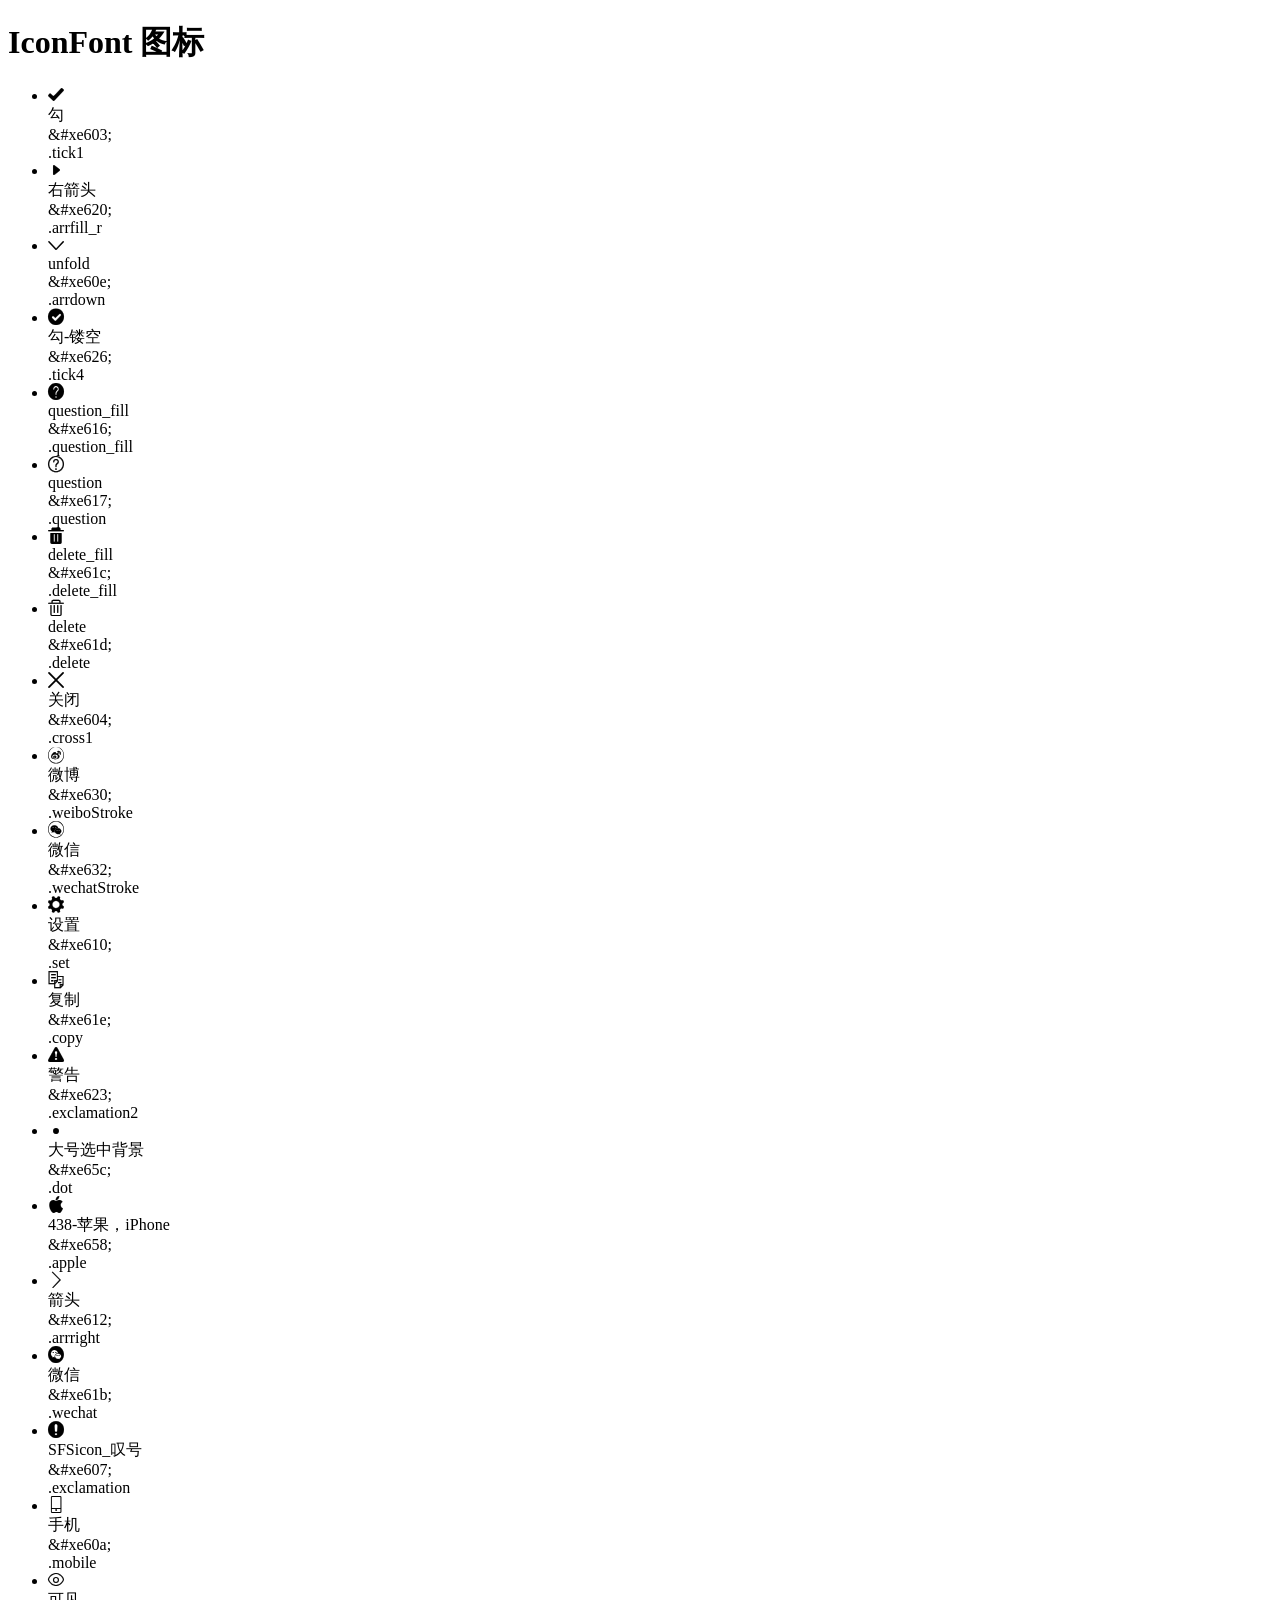
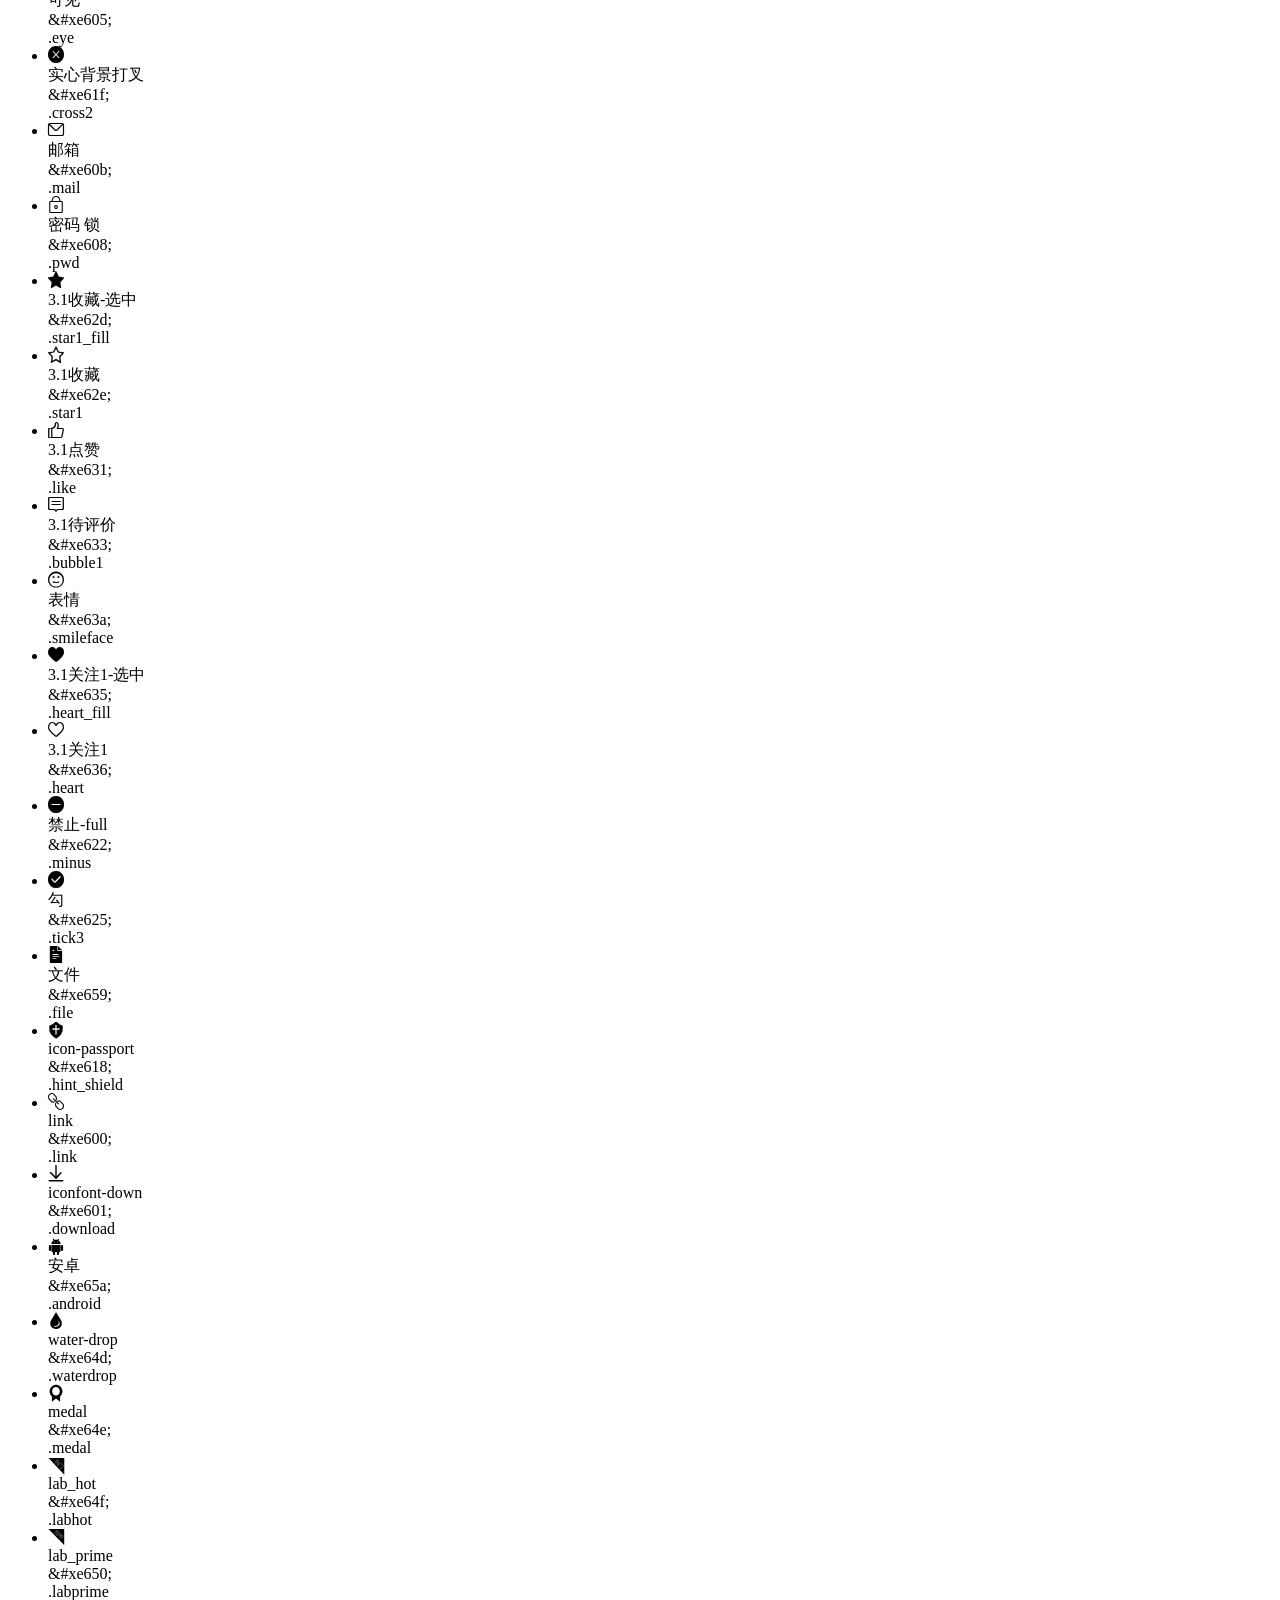
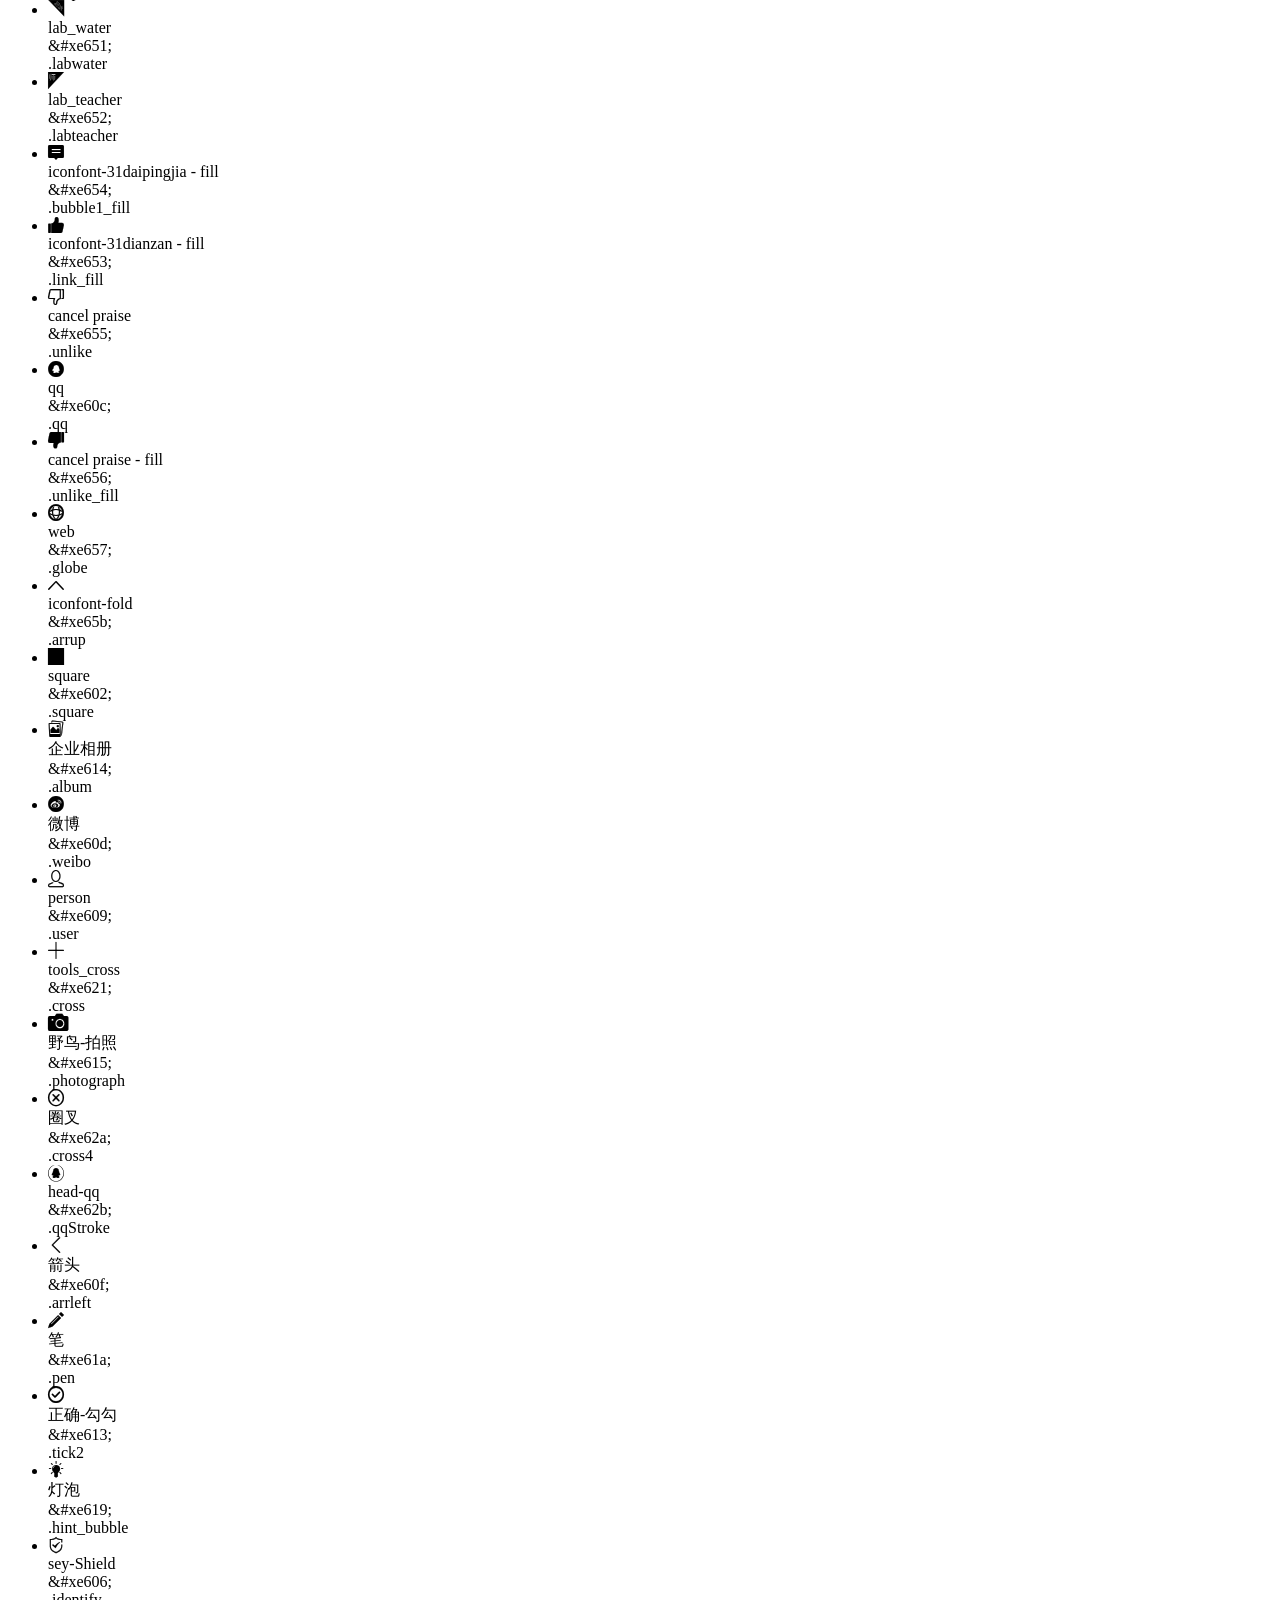
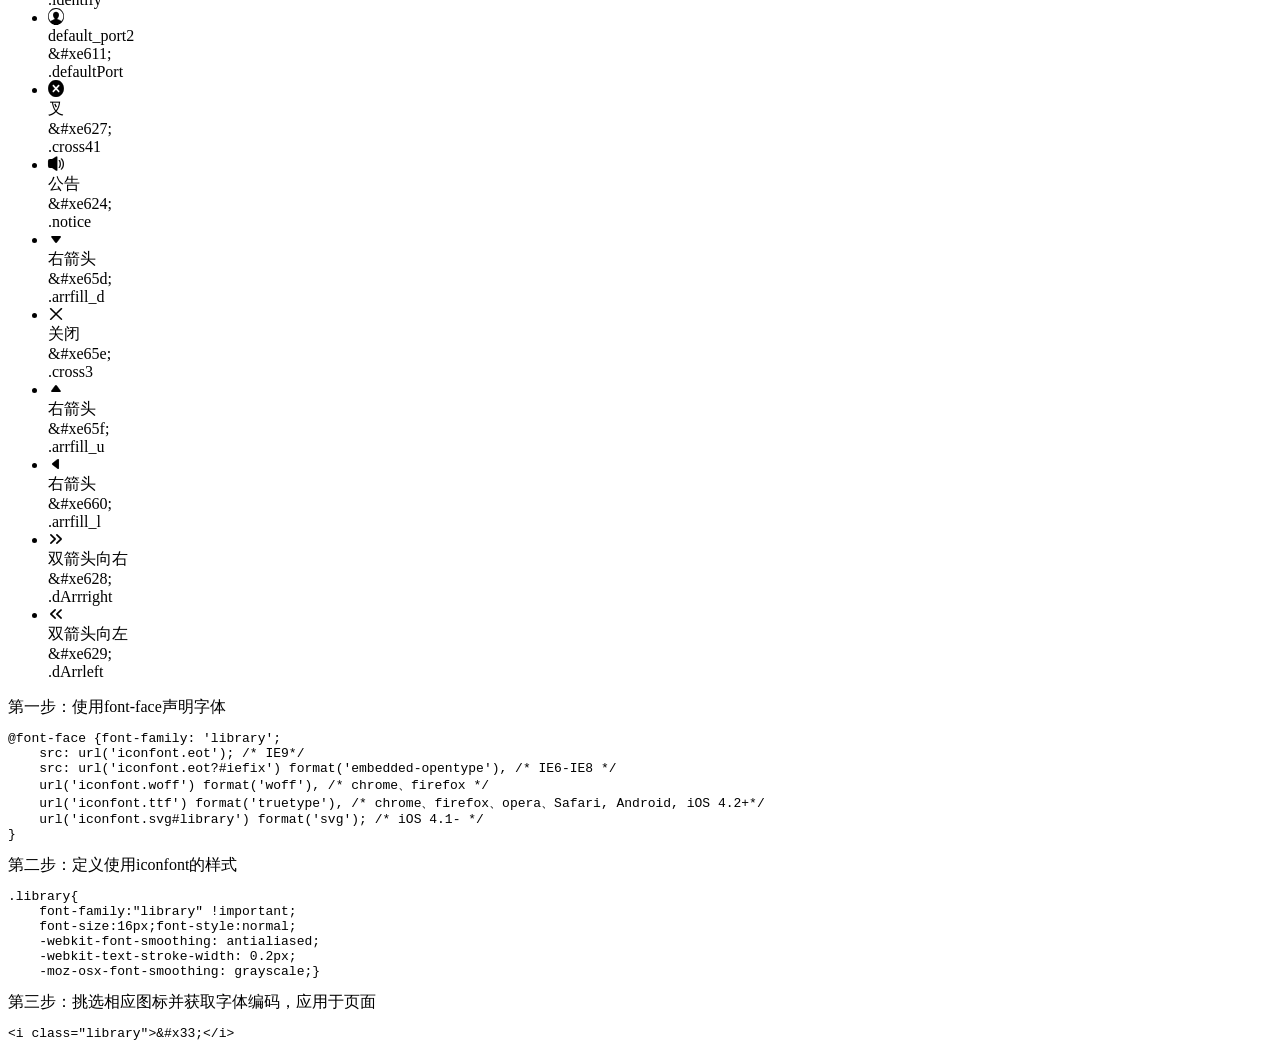
==== src/main/webapp/resources/module/index/css/font/demo.html @ 41695efb "管理端以及首页" ====
<!DOCTYPE html>
<html>
<head>
    <meta charset="utf-8"/>
    <title>IconFont</title>
    <link rel="stylesheet" href="demo.css">
    <link rel="stylesheet" href="iconfont.css">
</head>
<body>
    <div class="main">
        <h1>IconFont 图标</h1>
        <ul class="icon_lists clear">
            
                <li>
                <i class="icon library">&#xe603;</i>
                    <div class="name">勾</div>
                    <div class="code">&amp;#xe603;</div>
                    <div class="fontclass">.tick1</div>
                </li>
            
                <li>
                <i class="icon library">&#xe620;</i>
                    <div class="name">右箭头</div>
                    <div class="code">&amp;#xe620;</div>
                    <div class="fontclass">.arrfill_r</div>
                </li>
            
                <li>
                <i class="icon library">&#xe60e;</i>
                    <div class="name">unfold</div>
                    <div class="code">&amp;#xe60e;</div>
                    <div class="fontclass">.arrdown</div>
                </li>
            
                <li>
                <i class="icon library">&#xe626;</i>
                    <div class="name">勾-镂空</div>
                    <div class="code">&amp;#xe626;</div>
                    <div class="fontclass">.tick4</div>
                </li>
            
                <li>
                <i class="icon library">&#xe616;</i>
                    <div class="name">question_fill</div>
                    <div class="code">&amp;#xe616;</div>
                    <div class="fontclass">.question_fill</div>
                </li>
            
                <li>
                <i class="icon library">&#xe617;</i>
                    <div class="name">question</div>
                    <div class="code">&amp;#xe617;</div>
                    <div class="fontclass">.question</div>
                </li>
            
                <li>
                <i class="icon library">&#xe61c;</i>
                    <div class="name">delete_fill</div>
                    <div class="code">&amp;#xe61c;</div>
                    <div class="fontclass">.delete_fill</div>
                </li>
            
                <li>
                <i class="icon library">&#xe61d;</i>
                    <div class="name">delete</div>
                    <div class="code">&amp;#xe61d;</div>
                    <div class="fontclass">.delete</div>
                </li>
            
                <li>
                <i class="icon library">&#xe604;</i>
                    <div class="name">关闭</div>
                    <div class="code">&amp;#xe604;</div>
                    <div class="fontclass">.cross1</div>
                </li>
            
                <li>
                <i class="icon library">&#xe630;</i>
                    <div class="name">微博</div>
                    <div class="code">&amp;#xe630;</div>
                    <div class="fontclass">.weiboStroke</div>
                </li>
            
                <li>
                <i class="icon library">&#xe632;</i>
                    <div class="name">微信</div>
                    <div class="code">&amp;#xe632;</div>
                    <div class="fontclass">.wechatStroke</div>
                </li>
            
                <li>
                <i class="icon library">&#xe610;</i>
                    <div class="name">设置</div>
                    <div class="code">&amp;#xe610;</div>
                    <div class="fontclass">.set</div>
                </li>
            
                <li>
                <i class="icon library">&#xe61e;</i>
                    <div class="name">复制</div>
                    <div class="code">&amp;#xe61e;</div>
                    <div class="fontclass">.copy</div>
                </li>
            
                <li>
                <i class="icon library">&#xe623;</i>
                    <div class="name">警告</div>
                    <div class="code">&amp;#xe623;</div>
                    <div class="fontclass">.exclamation2</div>
                </li>
            
                <li>
                <i class="icon library">&#xe65c;</i>
                    <div class="name">大号选中背景</div>
                    <div class="code">&amp;#xe65c;</div>
                    <div class="fontclass">.dot</div>
                </li>
            
                <li>
                <i class="icon library">&#xe658;</i>
                    <div class="name">438-苹果，iPhone</div>
                    <div class="code">&amp;#xe658;</div>
                    <div class="fontclass">.apple</div>
                </li>
            
                <li>
                <i class="icon library">&#xe612;</i>
                    <div class="name">箭头</div>
                    <div class="code">&amp;#xe612;</div>
                    <div class="fontclass">.arrright</div>
                </li>
            
                <li>
                <i class="icon library">&#xe61b;</i>
                    <div class="name">微信</div>
                    <div class="code">&amp;#xe61b;</div>
                    <div class="fontclass">.wechat</div>
                </li>
            
                <li>
                <i class="icon library">&#xe607;</i>
                    <div class="name">SFSicon_叹号</div>
                    <div class="code">&amp;#xe607;</div>
                    <div class="fontclass">.exclamation</div>
                </li>
            
                <li>
                <i class="icon library">&#xe60a;</i>
                    <div class="name">手机</div>
                    <div class="code">&amp;#xe60a;</div>
                    <div class="fontclass">.mobile</div>
                </li>
            
                <li>
                <i class="icon library">&#xe605;</i>
                    <div class="name">可见</div>
                    <div class="code">&amp;#xe605;</div>
                    <div class="fontclass">.eye</div>
                </li>
            
                <li>
                <i class="icon library">&#xe61f;</i>
                    <div class="name">实心背景打叉</div>
                    <div class="code">&amp;#xe61f;</div>
                    <div class="fontclass">.cross2</div>
                </li>
            
                <li>
                <i class="icon library">&#xe60b;</i>
                    <div class="name">邮箱</div>
                    <div class="code">&amp;#xe60b;</div>
                    <div class="fontclass">.mail</div>
                </li>
            
                <li>
                <i class="icon library">&#xe608;</i>
                    <div class="name">密码 锁</div>
                    <div class="code">&amp;#xe608;</div>
                    <div class="fontclass">.pwd</div>
                </li>
            
                <li>
                <i class="icon library">&#xe62d;</i>
                    <div class="name">3.1收藏-选中</div>
                    <div class="code">&amp;#xe62d;</div>
                    <div class="fontclass">.star1_fill</div>
                </li>
            
                <li>
                <i class="icon library">&#xe62e;</i>
                    <div class="name">3.1收藏</div>
                    <div class="code">&amp;#xe62e;</div>
                    <div class="fontclass">.star1</div>
                </li>
            
                <li>
                <i class="icon library">&#xe631;</i>
                    <div class="name">3.1点赞</div>
                    <div class="code">&amp;#xe631;</div>
                    <div class="fontclass">.like</div>
                </li>
            
                <li>
                <i class="icon library">&#xe633;</i>
                    <div class="name">3.1待评价</div>
                    <div class="code">&amp;#xe633;</div>
                    <div class="fontclass">.bubble1</div>
                </li>
            
                <li>
                <i class="icon library">&#xe63a;</i>
                    <div class="name">表情</div>
                    <div class="code">&amp;#xe63a;</div>
                    <div class="fontclass">.smileface</div>
                </li>
            
                <li>
                <i class="icon library">&#xe635;</i>
                    <div class="name">3.1关注1-选中</div>
                    <div class="code">&amp;#xe635;</div>
                    <div class="fontclass">.heart_fill</div>
                </li>
            
                <li>
                <i class="icon library">&#xe636;</i>
                    <div class="name">3.1关注1</div>
                    <div class="code">&amp;#xe636;</div>
                    <div class="fontclass">.heart</div>
                </li>
            
                <li>
                <i class="icon library">&#xe622;</i>
                    <div class="name">禁止-full</div>
                    <div class="code">&amp;#xe622;</div>
                    <div class="fontclass">.minus</div>
                </li>
            
                <li>
                <i class="icon library">&#xe625;</i>
                    <div class="name">勾</div>
                    <div class="code">&amp;#xe625;</div>
                    <div class="fontclass">.tick3</div>
                </li>
            
                <li>
                <i class="icon library">&#xe659;</i>
                    <div class="name">文件</div>
                    <div class="code">&amp;#xe659;</div>
                    <div class="fontclass">.file</div>
                </li>
            
                <li>
                <i class="icon library">&#xe618;</i>
                    <div class="name">icon-passport</div>
                    <div class="code">&amp;#xe618;</div>
                    <div class="fontclass">.hint_shield</div>
                </li>
            
                <li>
                <i class="icon library">&#xe600;</i>
                    <div class="name">link</div>
                    <div class="code">&amp;#xe600;</div>
                    <div class="fontclass">.link</div>
                </li>
            
                <li>
                <i class="icon library">&#xe601;</i>
                    <div class="name">iconfont-down</div>
                    <div class="code">&amp;#xe601;</div>
                    <div class="fontclass">.download</div>
                </li>
            
                <li>
                <i class="icon library">&#xe65a;</i>
                    <div class="name">安卓</div>
                    <div class="code">&amp;#xe65a;</div>
                    <div class="fontclass">.android</div>
                </li>
            
                <li>
                <i class="icon library">&#xe64d;</i>
                    <div class="name">water-drop</div>
                    <div class="code">&amp;#xe64d;</div>
                    <div class="fontclass">.waterdrop</div>
                </li>
            
                <li>
                <i class="icon library">&#xe64e;</i>
                    <div class="name">medal</div>
                    <div class="code">&amp;#xe64e;</div>
                    <div class="fontclass">.medal</div>
                </li>
            
                <li>
                <i class="icon library">&#xe64f;</i>
                    <div class="name">lab_hot</div>
                    <div class="code">&amp;#xe64f;</div>
                    <div class="fontclass">.labhot</div>
                </li>
            
                <li>
                <i class="icon library">&#xe650;</i>
                    <div class="name">lab_prime</div>
                    <div class="code">&amp;#xe650;</div>
                    <div class="fontclass">.labprime</div>
                </li>
            
                <li>
                <i class="icon library">&#xe651;</i>
                    <div class="name">lab_water</div>
                    <div class="code">&amp;#xe651;</div>
                    <div class="fontclass">.labwater</div>
                </li>
            
                <li>
                <i class="icon library">&#xe652;</i>
                    <div class="name">lab_teacher</div>
                    <div class="code">&amp;#xe652;</div>
                    <div class="fontclass">.labteacher</div>
                </li>
            
                <li>
                <i class="icon library">&#xe654;</i>
                    <div class="name">iconfont-31daipingjia - fill</div>
                    <div class="code">&amp;#xe654;</div>
                    <div class="fontclass">.bubble1_fill</div>
                </li>
            
                <li>
                <i class="icon library">&#xe653;</i>
                    <div class="name">iconfont-31dianzan - fill</div>
                    <div class="code">&amp;#xe653;</div>
                    <div class="fontclass">.link_fill</div>
                </li>
            
                <li>
                <i class="icon library">&#xe655;</i>
                    <div class="name">cancel praise</div>
                    <div class="code">&amp;#xe655;</div>
                    <div class="fontclass">.unlike</div>
                </li>
            
                <li>
                <i class="icon library">&#xe60c;</i>
                    <div class="name">qq</div>
                    <div class="code">&amp;#xe60c;</div>
                    <div class="fontclass">.qq</div>
                </li>
            
                <li>
                <i class="icon library">&#xe656;</i>
                    <div class="name">cancel praise - fill</div>
                    <div class="code">&amp;#xe656;</div>
                    <div class="fontclass">.unlike_fill</div>
                </li>
            
                <li>
                <i class="icon library">&#xe657;</i>
                    <div class="name">web</div>
                    <div class="code">&amp;#xe657;</div>
                    <div class="fontclass">.globe</div>
                </li>
            
                <li>
                <i class="icon library">&#xe65b;</i>
                    <div class="name">iconfont-fold</div>
                    <div class="code">&amp;#xe65b;</div>
                    <div class="fontclass">.arrup</div>
                </li>
            
                <li>
                <i class="icon library">&#xe602;</i>
                    <div class="name">square</div>
                    <div class="code">&amp;#xe602;</div>
                    <div class="fontclass">.square</div>
                </li>
            
                <li>
                <i class="icon library">&#xe614;</i>
                    <div class="name">企业相册</div>
                    <div class="code">&amp;#xe614;</div>
                    <div class="fontclass">.album</div>
                </li>
            
                <li>
                <i class="icon library">&#xe60d;</i>
                    <div class="name">微博</div>
                    <div class="code">&amp;#xe60d;</div>
                    <div class="fontclass">.weibo</div>
                </li>
            
                <li>
                <i class="icon library">&#xe609;</i>
                    <div class="name">person</div>
                    <div class="code">&amp;#xe609;</div>
                    <div class="fontclass">.user</div>
                </li>
            
                <li>
                <i class="icon library">&#xe621;</i>
                    <div class="name">tools_cross</div>
                    <div class="code">&amp;#xe621;</div>
                    <div class="fontclass">.cross</div>
                </li>
            
                <li>
                <i class="icon library">&#xe615;</i>
                    <div class="name">野鸟-拍照</div>
                    <div class="code">&amp;#xe615;</div>
                    <div class="fontclass">.photograph</div>
                </li>
            
                <li>
                <i class="icon library">&#xe62a;</i>
                    <div class="name">圈叉</div>
                    <div class="code">&amp;#xe62a;</div>
                    <div class="fontclass">.cross4</div>
                </li>
            
                <li>
                <i class="icon library">&#xe62b;</i>
                    <div class="name">head-qq</div>
                    <div class="code">&amp;#xe62b;</div>
                    <div class="fontclass">.qqStroke</div>
                </li>
            
                <li>
                <i class="icon library">&#xe60f;</i>
                    <div class="name">箭头</div>
                    <div class="code">&amp;#xe60f;</div>
                    <div class="fontclass">.arrleft</div>
                </li>
            
                <li>
                <i class="icon library">&#xe61a;</i>
                    <div class="name">笔</div>
                    <div class="code">&amp;#xe61a;</div>
                    <div class="fontclass">.pen</div>
                </li>
            
                <li>
                <i class="icon library">&#xe613;</i>
                    <div class="name">正确-勾勾</div>
                    <div class="code">&amp;#xe613;</div>
                    <div class="fontclass">.tick2</div>
                </li>
            
                <li>
                <i class="icon library">&#xe619;</i>
                    <div class="name">灯泡</div>
                    <div class="code">&amp;#xe619;</div>
                    <div class="fontclass">.hint_bubble</div>
                </li>
            
                <li>
                <i class="icon library">&#xe606;</i>
                    <div class="name">sey-Shield</div>
                    <div class="code">&amp;#xe606;</div>
                    <div class="fontclass">.identify</div>
                </li>
            
                <li>
                <i class="icon library">&#xe611;</i>
                    <div class="name">default_port2</div>
                    <div class="code">&amp;#xe611;</div>
                    <div class="fontclass">.defaultPort</div>
                </li>
            
                <li>
                <i class="icon library">&#xe627;</i>
                    <div class="name">叉</div>
                    <div class="code">&amp;#xe627;</div>
                    <div class="fontclass">.cross41</div>
                </li>
            
                <li>
                <i class="icon library">&#xe624;</i>
                    <div class="name">公告</div>
                    <div class="code">&amp;#xe624;</div>
                    <div class="fontclass">.notice</div>
                </li>
            
                <li>
                <i class="icon library">&#xe65d;</i>
                    <div class="name">右箭头</div>
                    <div class="code">&amp;#xe65d;</div>
                    <div class="fontclass">.arrfill_d</div>
                </li>
            
                <li>
                <i class="icon library">&#xe65e;</i>
                    <div class="name">关闭</div>
                    <div class="code">&amp;#xe65e;</div>
                    <div class="fontclass">.cross3</div>
                </li>
            
                <li>
                <i class="icon library">&#xe65f;</i>
                    <div class="name">右箭头</div>
                    <div class="code">&amp;#xe65f;</div>
                    <div class="fontclass">.arrfill_u</div>
                </li>
            
                <li>
                <i class="icon library">&#xe660;</i>
                    <div class="name">右箭头</div>
                    <div class="code">&amp;#xe660;</div>
                    <div class="fontclass">.arrfill_l</div>
                </li>
            
                <li>
                <i class="icon library">&#xe628;</i>
                    <div class="name">双箭头向右</div>
                    <div class="code">&amp;#xe628;</div>
                    <div class="fontclass">.dArrright</div>
                </li>
            
                <li>
                <i class="icon library">&#xe629;</i>
                    <div class="name">双箭头向左</div>
                    <div class="code">&amp;#xe629;</div>
                    <div class="fontclass">.dArrleft</div>
                </li>
            
        </ul>


        <div class="helps">
            第一步：使用font-face声明字体
            <pre>
@font-face {font-family: 'library';
    src: url('iconfont.eot'); /* IE9*/
    src: url('iconfont.eot?#iefix') format('embedded-opentype'), /* IE6-IE8 */
    url('iconfont.woff') format('woff'), /* chrome、firefox */
    url('iconfont.ttf') format('truetype'), /* chrome、firefox、opera、Safari, Android, iOS 4.2+*/
    url('iconfont.svg#library') format('svg'); /* iOS 4.1- */
}
</pre>
第二步：定义使用iconfont的样式
            <pre>
.library{
    font-family:"library" !important;
    font-size:16px;font-style:normal;
    -webkit-font-smoothing: antialiased;
    -webkit-text-stroke-width: 0.2px;
    -moz-osx-font-smoothing: grayscale;}
</pre>
第三步：挑选相应图标并获取字体编码，应用于页面
<pre>
&lt;i class="library"&gt;&amp;#x33;&lt;/i&gt;
</pre>
        </div>

    </div>
</body>
</html>
---- src/main/webapp/resources/module/index/css/font/iconfont.css ----
@font-face {font-family: "library";
  src: url('iconfont.eot'); /* IE9*/
  src: url('iconfont.eot?#iefix') format('embedded-opentype'), /* IE6-IE8 */
  url('iconfont.woff') format('woff'), /* chrome, firefox */
  url('iconfont.ttf') format('truetype'), /* chrome, firefox, opera, Safari, Android, iOS 4.2+*/
  url('iconfont.svg#library') format('svg'); /* iOS 4.1- */
}

.library {
  font-family:"library" !important;
  font-style:normal;
  -webkit-font-smoothing: antialiased;
  -webkit-text-stroke-width: 0.2px;
  -moz-osx-font-smoothing: grayscale;
}
.icon-tick1:before { content: "\e603"; }
.icon-arrfill_r:before { content: "\e620"; }
.icon-arrdown:before { content: "\e60e"; }
.icon-tick4:before { content: "\e626"; }
.icon-question_fill:before { content: "\e616"; }
.icon-question:before { content: "\e617"; }
.icon-delete_fill:before { content: "\e61c"; }
.icon-delete:before { content: "\e61d"; }
.icon-cross1:before { content: "\e604"; }
.icon-weiboStroke:before { content: "\e630"; }
.icon-wechatStroke:before { content: "\e632"; }
.icon-set:before { content: "\e610"; }
.icon-copy:before { content: "\e61e"; }
.icon-exclamation2:before { content: "\e623"; }
.icon-dot:before { content: "\e65c"; }
.icon-apple:before { content: "\e658"; }
.icon-arrright:before { content: "\e612"; }
.icon-wechat:before { content: "\e61b"; }
.icon-exclamation:before { content: "\e607"; }
.icon-mobile:before { content: "\e60a"; }
.icon-eye:before { content: "\e605"; }
.icon-cross2:before { content: "\e61f"; }
.icon-mail:before { content: "\e60b"; }
.icon-pwd:before { content: "\e608"; }
.icon-star1_fill:before { content: "\e62d"; }
.icon-star1:before { content: "\e62e"; }
.icon-like:before { content: "\e631"; }
.icon-bubble1:before { content: "\e633"; }
.icon-smileface:before { content: "\e63a"; }
.icon-heart_fill:before { content: "\e635"; }
.icon-heart:before { content: "\e636"; }
.icon-minus:before { content: "\e622"; }
.icon-tick3:before { content: "\e625"; }
.icon-file:before { content: "\e659"; }
.icon-hint_shield:before { content: "\e618"; }
.icon-link:before { content: "\e600"; }
.icon-download:before { content: "\e601"; }
.icon-android:before { content: "\e65a"; }
.icon-waterdrop:before { content: "\e64d"; }
.icon-medal:before { content: "\e64e"; }
.icon-labhot:before { content: "\e64f"; }
.icon-labprime:before { content: "\e650"; }
.icon-labwater:before { content: "\e651"; }
.icon-labteacher:before { content: "\e652"; }
.icon-bubble1_fill:before { content: "\e654"; }
.icon-link_fill:before { content: "\e653"; }
.icon-unlike:before { content: "\e655"; }
.icon-qq:before { content: "\e60c"; }
.icon-unlike_fill:before { content: "\e656"; }
.icon-globe:before { content: "\e657"; }
.icon-arrup:before { content: "\e65b"; }
.icon-square:before { content: "\e602"; }
.icon-album:before { content: "\e614"; }
.icon-weibo:before { content: "\e60d"; }
.icon-user:before { content: "\e609"; }
.icon-cross:before { content: "\e621"; }
.icon-photograph:before { content: "\e615"; }
.icon-cross4:before { content: "\e62a"; }
.icon-qqStroke:before { content: "\e62b"; }
.icon-arrleft:before { content: "\e60f"; }
.icon-pen:before { content: "\e61a"; }
.icon-tick2:before { content: "\e613"; }
.icon-hint_bubble:before { content: "\e619"; }
.icon-identify:before { content: "\e606"; }
.icon-defaultPort:before { content: "\e611"; }
.icon-cross41:before { content: "\e627"; }
.icon-notice:before { content: "\e624"; }
.icon-arrfill_d:before { content: "\e65d"; }
.icon-cross3:before { content: "\e65e"; }
.icon-arrfill_u:before { content: "\e65f"; }
.icon-arrfill_l:before { content: "\e660"; }
.icon-dArrright:before { content: "\e628"; }
.icon-dArrleft:before { content: "\e629"; }

.icon-tick1 { *zoom: expression(this.runtimeStyle['zoom'] = '1', this.innerHTML = '&#xe603;');}
.icon-arrfill_r { *zoom: expression(this.runtimeStyle['zoom'] = '1', this.innerHTML = '&#xe620;');}
.icon-arrdown { *zoom: expression(this.runtimeStyle['zoom'] = '1', this.innerHTML = '&#xe60e;');}
.icon-question_fill { *zoom: expression(this.runtimeStyle['zoom'] = '1', this.innerHTML = '&#xe616;');}
.icon-question { *zoom: expression(this.runtimeStyle['zoom'] = '1', this.innerHTML = '&#xe617;');}
.icon-delete_fill { *zoom: expression(this.runtimeStyle['zoom'] = '1', this.innerHTML = '&#xe61c;');}
.icon-delete { *zoom: expression(this.runtimeStyle['zoom'] = '1', this.innerHTML = '&#xe61d;');}
.icon-cross1 { *zoom: expression(this.runtimeStyle['zoom'] = '1', this.innerHTML = '&#xe604;');}
.icon-weiboStroke { *zoom: expression(this.runtimeStyle['zoom'] = '1', this.innerHTML = '&#xe630;');}
.icon-wechatStroke { *zoom: expression(this.runtimeStyle['zoom'] = '1', this.innerHTML = '&#xe632;');}
.icon-set { *zoom: expression(this.runtimeStyle['zoom'] = '1', this.innerHTML = '&#xe610;');}
.icon-copy { *zoom: expression(this.runtimeStyle['zoom'] = '1', this.innerHTML = '&#xe61e;');}
.icon-exclamation2 { *zoom: expression(this.runtimeStyle['zoom'] = '1', this.innerHTML = '&#xe623;');}
.icon-dot { *zoom: expression(this.runtimeStyle['zoom'] = '1', this.innerHTML = '&#xe65c;');}
.icon-apple { *zoom: expression(this.runtimeStyle['zoom'] = '1', this.innerHTML = '&#xe658;');}
.icon-arrright { *zoom: expression(this.runtimeStyle['zoom'] = '1', this.innerHTML = '&#xe612;');}
.icon-wechat { *zoom: expression(this.runtimeStyle['zoom'] = '1', this.innerHTML = '&#xe61b;');}
.icon-exclamation { *zoom: expression(this.runtimeStyle['zoom'] = '1', this.innerHTML = '&#xe607;');}
.icon-mobile { *zoom: expression(this.runtimeStyle['zoom'] = '1', this.innerHTML = '&#xe60a;');}
.icon-eye { *zoom: expression(this.runtimeStyle['zoom'] = '1', this.innerHTML = '&#xe605;');}
.icon-cross2 { *zoom: expression(this.runtimeStyle['zoom'] = '1', this.innerHTML = '&#xe61f;');}
.icon-mail { *zoom: expression(this.runtimeStyle['zoom'] = '1', this.innerHTML = '&#xe60b;');}
.icon-pwd { *zoom: expression(this.runtimeStyle['zoom'] = '1', this.innerHTML = '&#xe608;');}
.icon-star1_fill { *zoom: expression(this.runtimeStyle['zoom'] = '1', this.innerHTML = '&#xe62d;');}
.icon-star1 { *zoom: expression(this.runtimeStyle['zoom'] = '1', this.innerHTML = '&#xe62e;');}
.icon-like { *zoom: expression(this.runtimeStyle['zoom'] = '1', this.innerHTML = '&#xe631;');}
.icon-bubble1 { *zoom: expression(this.runtimeStyle['zoom'] = '1', this.innerHTML = '&#xe633;');}
.icon-smileface { *zoom: expression(this.runtimeStyle['zoom'] = '1', this.innerHTML = '&#xe63a;');}
.icon-heart_fill { *zoom: expression(this.runtimeStyle['zoom'] = '1', this.innerHTML = '&#xe635;');}
.icon-heart { *zoom: expression(this.runtimeStyle['zoom'] = '1', this.innerHTML = '&#xe636;');}
.icon-minus { *zoom: expression(this.runtimeStyle['zoom'] = '1', this.innerHTML = '&#xe622;');}
.icon-tick3 { *zoom: expression(this.runtimeStyle['zoom'] = '1', this.innerHTML = '&#xe625;');}
.icon-file { *zoom: expression(this.runtimeStyle['zoom'] = '1', this.innerHTML = '&#xe659;');}
.icon-hint_shield { *zoom: expression(this.runtimeStyle['zoom'] = '1', this.innerHTML = '&#xe618;');}
.icon-link { *zoom: expression(this.runtimeStyle['zoom'] = '1', this.innerHTML = '&#xe600;');}
.icon-download { *zoom: expression(this.runtimeStyle['zoom'] = '1', this.innerHTML = '&#xe601;');}
.icon-android { *zoom: expression(this.runtimeStyle['zoom'] = '1', this.innerHTML = '&#xe65a;');}
.icon-waterdrop { *zoom: expression(this.runtimeStyle['zoom'] = '1', this.innerHTML = '&#xe64d;');}
.icon-medal { *zoom: expression(this.runtimeStyle['zoom'] = '1', this.innerHTML = '&#xe64e;');}
.icon-labhot { *zoom: expression(this.runtimeStyle['zoom'] = '1', this.innerHTML = '&#xe64f;');}
.icon-labprime { *zoom: expression(this.runtimeStyle['zoom'] = '1', this.innerHTML = '&#xe650;');}
.icon-labwater { *zoom: expression(this.runtimeStyle['zoom'] = '1', this.innerHTML = '&#xe651;');}
.icon-labteacher { *zoom: expression(this.runtimeStyle['zoom'] = '1', this.innerHTML = '&#xe652;');}
.icon-bubble1_fill { *zoom: expression(this.runtimeStyle['zoom'] = '1', this.innerHTML = '&#xe654;');}
.icon-link_fill { *zoom: expression(this.runtimeStyle['zoom'] = '1', this.innerHTML = '&#xe653;');}
.icon-unlike { *zoom: expression(this.runtimeStyle['zoom'] = '1', this.innerHTML = '&#xe655;');}
.icon-qq { *zoom: expression(this.runtimeStyle['zoom'] = '1', this.innerHTML = '&#xe60c;');}
.icon-unlike_fill { *zoom: expression(this.runtimeStyle['zoom'] = '1', this.innerHTML = '&#xe656;');}
.icon-globe { *zoom: expression(this.runtimeStyle['zoom'] = '1', this.innerHTML = '&#xe657;');}
.icon-arrup { *zoom: expression(this.runtimeStyle['zoom'] = '1', this.innerHTML = '&#xe65b;');}
.icon-square { *zoom: expression(this.runtimeStyle['zoom'] = '1', this.innerHTML = '&#xe602;');}
.icon-album { *zoom: expression(this.runtimeStyle['zoom'] = '1', this.innerHTML = '&#xe614;');}
.icon-weibo { *zoom: expression(this.runtimeStyle['zoom'] = '1', this.innerHTML = '&#xe60d;');}
.icon-user { *zoom: expression(this.runtimeStyle['zoom'] = '1', this.innerHTML = '&#xe609;');}
.icon-cross { *zoom: expression(this.runtimeStyle['zoom'] = '1', this.innerHTML = '&#xe621;');}
.icon-photograph { *zoom: expression(this.runtimeStyle['zoom'] = '1', this.innerHTML = '&#xe615;');}
.icon-cross4 { *zoom: expression(this.runtimeStyle['zoom'] = '1', this.innerHTML = '&#xe62a;');}
.icon-qqStroke { *zoom: expression(this.runtimeStyle['zoom'] = '1', this.innerHTML = '&#xe62b;');}
.icon-arrleft { *zoom: expression(this.runtimeStyle['zoom'] = '1', this.innerHTML = '&#xe60f;');}
.icon-pen { *zoom: expression(this.runtimeStyle['zoom'] = '1', this.innerHTML = '&#xe61a;');}
.icon-tick2 { *zoom: expression(this.runtimeStyle['zoom'] = '1', this.innerHTML = '&#xe613;');}
.icon-hint_bubble { *zoom: expression(this.runtimeStyle['zoom'] = '1', this.innerHTML = '&#xe619;');}
.icon-identify { *zoom: expression(this.runtimeStyle['zoom'] = '1', this.innerHTML = '&#xe606;');}
.icon-defaultPort { *zoom: expression(this.runtimeStyle['zoom'] = '1', this.innerHTML = '&#xe611;');}
.icon-notice { *zoom: expression(this.runtimeStyle['zoom'] = '1', this.innerHTML = '&#xe624;');}
.icon-arrfill_d { *zoom: expression(this.runtimeStyle['zoom'] = '1', this.innerHTML = '&#xe65d;');}
.icon-cross3 { *zoom: expression(this.runtimeStyle['zoom'] = '1', this.innerHTML = '&#xe65e;');}
.icon-arrfill_u { *zoom: expression(this.runtimeStyle['zoom'] = '1', this.innerHTML = '&#xe65f;');}
.icon-arrfill_l { *zoom: expression(this.runtimeStyle['zoom'] = '1', this.innerHTML = '&#xe660;');}
.icon-dArrright { *zoom: expression(this.runtimeStyle['zoom'] = '1', this.innerHTML = '&#xe628;');}
.icon-dArrleft { *zoom: expression(this.runtimeStyle['zoom'] = '1', this.innerHTML = '&#xe629;');}
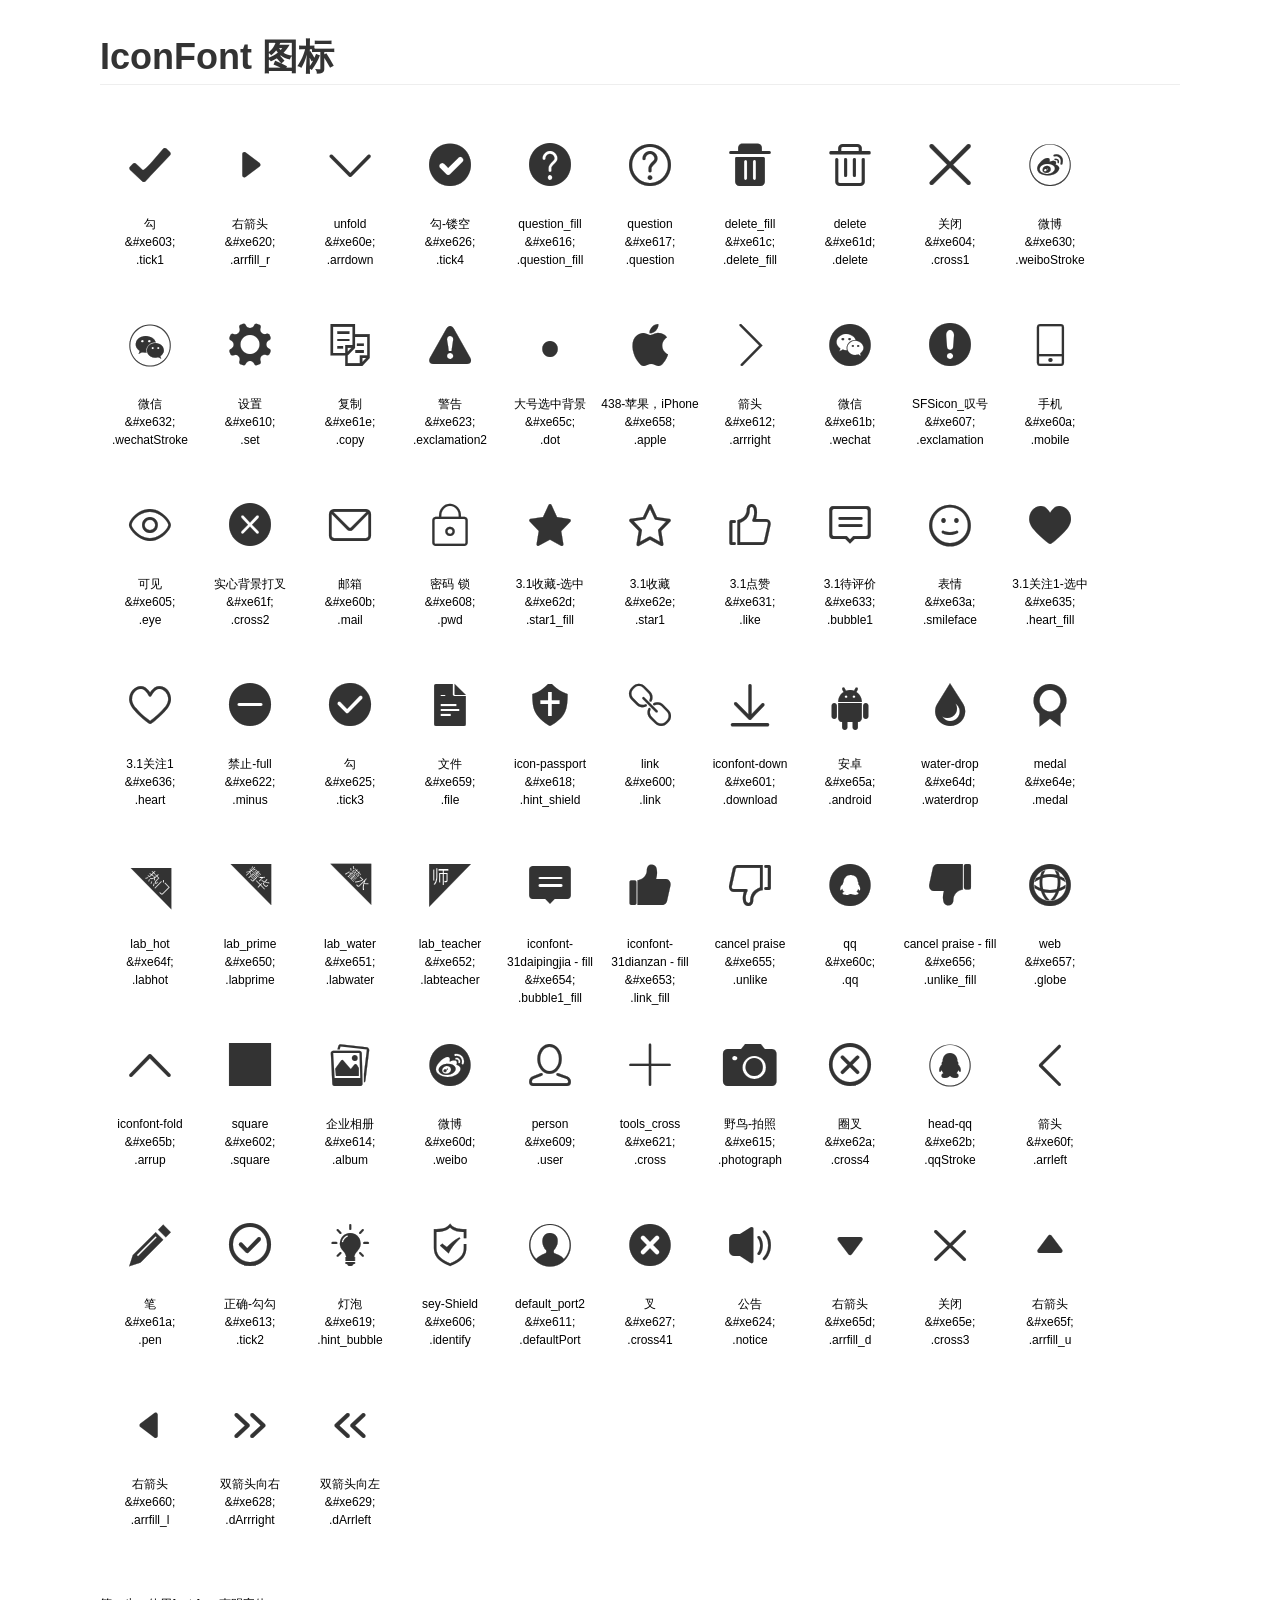
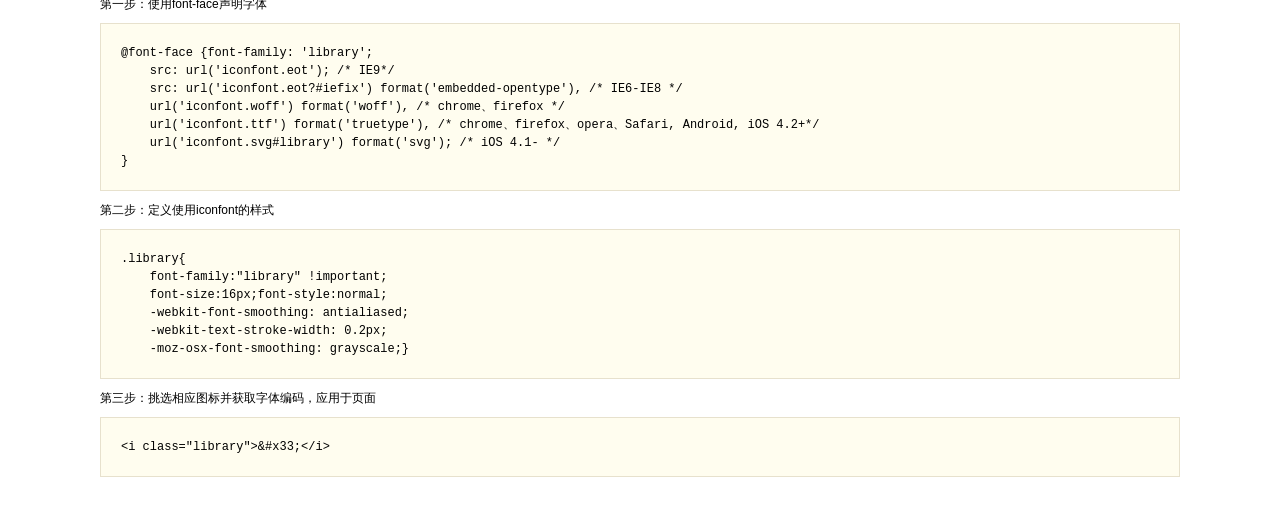
==== commit 9bca7681: "管理端，代码整理，去除无用代码，添加layui模板静态页面" ====
--- a/src/main/webapp/resources/module/index/css/font/demo.html
+++ b/src/main/webapp/resources/module/index/css/font/demo.html
@@ -1,557 +1,557 @@
-
-<!DOCTYPE html>
-<html>
-<head>
-    <meta charset="utf-8"/>
-    <title>IconFont</title>
-    <link rel="stylesheet" href="demo.css">
-    <link rel="stylesheet" href="iconfont.css">
-</head>
-<body>
-    <div class="main">
-        <h1>IconFont 图标</h1>
-        <ul class="icon_lists clear">
-            
-                <li>
-                <i class="icon library">&#xe603;</i>
-                    <div class="name">勾</div>
-                    <div class="code">&amp;#xe603;</div>
-                    <div class="fontclass">.tick1</div>
-                </li>
-            
-                <li>
-                <i class="icon library">&#xe620;</i>
-                    <div class="name">右箭头</div>
-                    <div class="code">&amp;#xe620;</div>
-                    <div class="fontclass">.arrfill_r</div>
-                </li>
-            
-                <li>
-                <i class="icon library">&#xe60e;</i>
-                    <div class="name">unfold</div>
-                    <div class="code">&amp;#xe60e;</div>
-                    <div class="fontclass">.arrdown</div>
-                </li>
-            
-                <li>
-                <i class="icon library">&#xe626;</i>
-                    <div class="name">勾-镂空</div>
-                    <div class="code">&amp;#xe626;</div>
-                    <div class="fontclass">.tick4</div>
-                </li>
-            
-                <li>
-                <i class="icon library">&#xe616;</i>
-                    <div class="name">question_fill</div>
-                    <div class="code">&amp;#xe616;</div>
-                    <div class="fontclass">.question_fill</div>
-                </li>
-            
-                <li>
-                <i class="icon library">&#xe617;</i>
-                    <div class="name">question</div>
-                    <div class="code">&amp;#xe617;</div>
-                    <div class="fontclass">.question</div>
-                </li>
-            
-                <li>
-                <i class="icon library">&#xe61c;</i>
-                    <div class="name">delete_fill</div>
-                    <div class="code">&amp;#xe61c;</div>
-                    <div class="fontclass">.delete_fill</div>
-                </li>
-            
-                <li>
-                <i class="icon library">&#xe61d;</i>
-                    <div class="name">delete</div>
-                    <div class="code">&amp;#xe61d;</div>
-                    <div class="fontclass">.delete</div>
-                </li>
-            
-                <li>
-                <i class="icon library">&#xe604;</i>
-                    <div class="name">关闭</div>
-                    <div class="code">&amp;#xe604;</div>
-                    <div class="fontclass">.cross1</div>
-                </li>
-            
-                <li>
-                <i class="icon library">&#xe630;</i>
-                    <div class="name">微博</div>
-                    <div class="code">&amp;#xe630;</div>
-                    <div class="fontclass">.weiboStroke</div>
-                </li>
-            
-                <li>
-                <i class="icon library">&#xe632;</i>
-                    <div class="name">微信</div>
-                    <div class="code">&amp;#xe632;</div>
-                    <div class="fontclass">.wechatStroke</div>
-                </li>
-            
-                <li>
-                <i class="icon library">&#xe610;</i>
-                    <div class="name">设置</div>
-                    <div class="code">&amp;#xe610;</div>
-                    <div class="fontclass">.set</div>
-                </li>
-            
-                <li>
-                <i class="icon library">&#xe61e;</i>
-                    <div class="name">复制</div>
-                    <div class="code">&amp;#xe61e;</div>
-                    <div class="fontclass">.copy</div>
-                </li>
-            
-                <li>
-                <i class="icon library">&#xe623;</i>
-                    <div class="name">警告</div>
-                    <div class="code">&amp;#xe623;</div>
-                    <div class="fontclass">.exclamation2</div>
-                </li>
-            
-                <li>
-                <i class="icon library">&#xe65c;</i>
-                    <div class="name">大号选中背景</div>
-                    <div class="code">&amp;#xe65c;</div>
-                    <div class="fontclass">.dot</div>
-                </li>
-            
-                <li>
-                <i class="icon library">&#xe658;</i>
-                    <div class="name">438-苹果，iPhone</div>
-                    <div class="code">&amp;#xe658;</div>
-                    <div class="fontclass">.apple</div>
-                </li>
-            
-                <li>
-                <i class="icon library">&#xe612;</i>
-                    <div class="name">箭头</div>
-                    <div class="code">&amp;#xe612;</div>
-                    <div class="fontclass">.arrright</div>
-                </li>
-            
-                <li>
-                <i class="icon library">&#xe61b;</i>
-                    <div class="name">微信</div>
-                    <div class="code">&amp;#xe61b;</div>
-                    <div class="fontclass">.wechat</div>
-                </li>
-            
-                <li>
-                <i class="icon library">&#xe607;</i>
-                    <div class="name">SFSicon_叹号</div>
-                    <div class="code">&amp;#xe607;</div>
-                    <div class="fontclass">.exclamation</div>
-                </li>
-            
-                <li>
-                <i class="icon library">&#xe60a;</i>
-                    <div class="name">手机</div>
-                    <div class="code">&amp;#xe60a;</div>
-                    <div class="fontclass">.mobile</div>
-                </li>
-            
-                <li>
-                <i class="icon library">&#xe605;</i>
-                    <div class="name">可见</div>
-                    <div class="code">&amp;#xe605;</div>
-                    <div class="fontclass">.eye</div>
-                </li>
-            
-                <li>
-                <i class="icon library">&#xe61f;</i>
-                    <div class="name">实心背景打叉</div>
-                    <div class="code">&amp;#xe61f;</div>
-                    <div class="fontclass">.cross2</div>
-                </li>
-            
-                <li>
-                <i class="icon library">&#xe60b;</i>
-                    <div class="name">邮箱</div>
-                    <div class="code">&amp;#xe60b;</div>
-                    <div class="fontclass">.mail</div>
-                </li>
-            
-                <li>
-                <i class="icon library">&#xe608;</i>
-                    <div class="name">密码 锁</div>
-                    <div class="code">&amp;#xe608;</div>
-                    <div class="fontclass">.pwd</div>
-                </li>
-            
-                <li>
-                <i class="icon library">&#xe62d;</i>
-                    <div class="name">3.1收藏-选中</div>
-                    <div class="code">&amp;#xe62d;</div>
-                    <div class="fontclass">.star1_fill</div>
-                </li>
-            
-                <li>
-                <i class="icon library">&#xe62e;</i>
-                    <div class="name">3.1收藏</div>
-                    <div class="code">&amp;#xe62e;</div>
-                    <div class="fontclass">.star1</div>
-                </li>
-            
-                <li>
-                <i class="icon library">&#xe631;</i>
-                    <div class="name">3.1点赞</div>
-                    <div class="code">&amp;#xe631;</div>
-                    <div class="fontclass">.like</div>
-                </li>
-            
-                <li>
-                <i class="icon library">&#xe633;</i>
-                    <div class="name">3.1待评价</div>
-                    <div class="code">&amp;#xe633;</div>
-                    <div class="fontclass">.bubble1</div>
-                </li>
-            
-                <li>
-                <i class="icon library">&#xe63a;</i>
-                    <div class="name">表情</div>
-                    <div class="code">&amp;#xe63a;</div>
-                    <div class="fontclass">.smileface</div>
-                </li>
-            
-                <li>
-                <i class="icon library">&#xe635;</i>
-                    <div class="name">3.1关注1-选中</div>
-                    <div class="code">&amp;#xe635;</div>
-                    <div class="fontclass">.heart_fill</div>
-                </li>
-            
-                <li>
-                <i class="icon library">&#xe636;</i>
-                    <div class="name">3.1关注1</div>
-                    <div class="code">&amp;#xe636;</div>
-                    <div class="fontclass">.heart</div>
-                </li>
-            
-                <li>
-                <i class="icon library">&#xe622;</i>
-                    <div class="name">禁止-full</div>
-                    <div class="code">&amp;#xe622;</div>
-                    <div class="fontclass">.minus</div>
-                </li>
-            
-                <li>
-                <i class="icon library">&#xe625;</i>
-                    <div class="name">勾</div>
-                    <div class="code">&amp;#xe625;</div>
-                    <div class="fontclass">.tick3</div>
-                </li>
-            
-                <li>
-                <i class="icon library">&#xe659;</i>
-                    <div class="name">文件</div>
-                    <div class="code">&amp;#xe659;</div>
-                    <div class="fontclass">.file</div>
-                </li>
-            
-                <li>
-                <i class="icon library">&#xe618;</i>
-                    <div class="name">icon-passport</div>
-                    <div class="code">&amp;#xe618;</div>
-                    <div class="fontclass">.hint_shield</div>
-                </li>
-            
-                <li>
-                <i class="icon library">&#xe600;</i>
-                    <div class="name">link</div>
-                    <div class="code">&amp;#xe600;</div>
-                    <div class="fontclass">.link</div>
-                </li>
-            
-                <li>
-                <i class="icon library">&#xe601;</i>
-                    <div class="name">iconfont-down</div>
-                    <div class="code">&amp;#xe601;</div>
-                    <div class="fontclass">.download</div>
-                </li>
-            
-                <li>
-                <i class="icon library">&#xe65a;</i>
-                    <div class="name">安卓</div>
-                    <div class="code">&amp;#xe65a;</div>
-                    <div class="fontclass">.android</div>
-                </li>
-            
-                <li>
-                <i class="icon library">&#xe64d;</i>
-                    <div class="name">water-drop</div>
-                    <div class="code">&amp;#xe64d;</div>
-                    <div class="fontclass">.waterdrop</div>
-                </li>
-            
-                <li>
-                <i class="icon library">&#xe64e;</i>
-                    <div class="name">medal</div>
-                    <div class="code">&amp;#xe64e;</div>
-                    <div class="fontclass">.medal</div>
-                </li>
-            
-                <li>
-                <i class="icon library">&#xe64f;</i>
-                    <div class="name">lab_hot</div>
-                    <div class="code">&amp;#xe64f;</div>
-                    <div class="fontclass">.labhot</div>
-                </li>
-            
-                <li>
-                <i class="icon library">&#xe650;</i>
-                    <div class="name">lab_prime</div>
-                    <div class="code">&amp;#xe650;</div>
-                    <div class="fontclass">.labprime</div>
-                </li>
-            
-                <li>
-                <i class="icon library">&#xe651;</i>
-                    <div class="name">lab_water</div>
-                    <div class="code">&amp;#xe651;</div>
-                    <div class="fontclass">.labwater</div>
-                </li>
-            
-                <li>
-                <i class="icon library">&#xe652;</i>
-                    <div class="name">lab_teacher</div>
-                    <div class="code">&amp;#xe652;</div>
-                    <div class="fontclass">.labteacher</div>
-                </li>
-            
-                <li>
-                <i class="icon library">&#xe654;</i>
-                    <div class="name">iconfont-31daipingjia - fill</div>
-                    <div class="code">&amp;#xe654;</div>
-                    <div class="fontclass">.bubble1_fill</div>
-                </li>
-            
-                <li>
-                <i class="icon library">&#xe653;</i>
-                    <div class="name">iconfont-31dianzan - fill</div>
-                    <div class="code">&amp;#xe653;</div>
-                    <div class="fontclass">.link_fill</div>
-                </li>
-            
-                <li>
-                <i class="icon library">&#xe655;</i>
-                    <div class="name">cancel praise</div>
-                    <div class="code">&amp;#xe655;</div>
-                    <div class="fontclass">.unlike</div>
-                </li>
-            
-                <li>
-                <i class="icon library">&#xe60c;</i>
-                    <div class="name">qq</div>
-                    <div class="code">&amp;#xe60c;</div>
-                    <div class="fontclass">.qq</div>
-                </li>
-            
-                <li>
-                <i class="icon library">&#xe656;</i>
-                    <div class="name">cancel praise - fill</div>
-                    <div class="code">&amp;#xe656;</div>
-                    <div class="fontclass">.unlike_fill</div>
-                </li>
-            
-                <li>
-                <i class="icon library">&#xe657;</i>
-                    <div class="name">web</div>
-                    <div class="code">&amp;#xe657;</div>
-                    <div class="fontclass">.globe</div>
-                </li>
-            
-                <li>
-                <i class="icon library">&#xe65b;</i>
-                    <div class="name">iconfont-fold</div>
-                    <div class="code">&amp;#xe65b;</div>
-                    <div class="fontclass">.arrup</div>
-                </li>
-            
-                <li>
-                <i class="icon library">&#xe602;</i>
-                    <div class="name">square</div>
-                    <div class="code">&amp;#xe602;</div>
-                    <div class="fontclass">.square</div>
-                </li>
-            
-                <li>
-                <i class="icon library">&#xe614;</i>
-                    <div class="name">企业相册</div>
-                    <div class="code">&amp;#xe614;</div>
-                    <div class="fontclass">.album</div>
-                </li>
-            
-                <li>
-                <i class="icon library">&#xe60d;</i>
-                    <div class="name">微博</div>
-                    <div class="code">&amp;#xe60d;</div>
-                    <div class="fontclass">.weibo</div>
-                </li>
-            
-                <li>
-                <i class="icon library">&#xe609;</i>
-                    <div class="name">person</div>
-                    <div class="code">&amp;#xe609;</div>
-                    <div class="fontclass">.user</div>
-                </li>
-            
-                <li>
-                <i class="icon library">&#xe621;</i>
-                    <div class="name">tools_cross</div>
-                    <div class="code">&amp;#xe621;</div>
-                    <div class="fontclass">.cross</div>
-                </li>
-            
-                <li>
-                <i class="icon library">&#xe615;</i>
-                    <div class="name">野鸟-拍照</div>
-                    <div class="code">&amp;#xe615;</div>
-                    <div class="fontclass">.photograph</div>
-                </li>
-            
-                <li>
-                <i class="icon library">&#xe62a;</i>
-                    <div class="name">圈叉</div>
-                    <div class="code">&amp;#xe62a;</div>
-                    <div class="fontclass">.cross4</div>
-                </li>
-            
-                <li>
-                <i class="icon library">&#xe62b;</i>
-                    <div class="name">head-qq</div>
-                    <div class="code">&amp;#xe62b;</div>
-                    <div class="fontclass">.qqStroke</div>
-                </li>
-            
-                <li>
-                <i class="icon library">&#xe60f;</i>
-                    <div class="name">箭头</div>
-                    <div class="code">&amp;#xe60f;</div>
-                    <div class="fontclass">.arrleft</div>
-                </li>
-            
-                <li>
-                <i class="icon library">&#xe61a;</i>
-                    <div class="name">笔</div>
-                    <div class="code">&amp;#xe61a;</div>
-                    <div class="fontclass">.pen</div>
-                </li>
-            
-                <li>
-                <i class="icon library">&#xe613;</i>
-                    <div class="name">正确-勾勾</div>
-                    <div class="code">&amp;#xe613;</div>
-                    <div class="fontclass">.tick2</div>
-                </li>
-            
-                <li>
-                <i class="icon library">&#xe619;</i>
-                    <div class="name">灯泡</div>
-                    <div class="code">&amp;#xe619;</div>
-                    <div class="fontclass">.hint_bubble</div>
-                </li>
-            
-                <li>
-                <i class="icon library">&#xe606;</i>
-                    <div class="name">sey-Shield</div>
-                    <div class="code">&amp;#xe606;</div>
-                    <div class="fontclass">.identify</div>
-                </li>
-            
-                <li>
-                <i class="icon library">&#xe611;</i>
-                    <div class="name">default_port2</div>
-                    <div class="code">&amp;#xe611;</div>
-                    <div class="fontclass">.defaultPort</div>
-                </li>
-            
-                <li>
-                <i class="icon library">&#xe627;</i>
-                    <div class="name">叉</div>
-                    <div class="code">&amp;#xe627;</div>
-                    <div class="fontclass">.cross41</div>
-                </li>
-            
-                <li>
-                <i class="icon library">&#xe624;</i>
-                    <div class="name">公告</div>
-                    <div class="code">&amp;#xe624;</div>
-                    <div class="fontclass">.notice</div>
-                </li>
-            
-                <li>
-                <i class="icon library">&#xe65d;</i>
-                    <div class="name">右箭头</div>
-                    <div class="code">&amp;#xe65d;</div>
-                    <div class="fontclass">.arrfill_d</div>
-                </li>
-            
-                <li>
-                <i class="icon library">&#xe65e;</i>
-                    <div class="name">关闭</div>
-                    <div class="code">&amp;#xe65e;</div>
-                    <div class="fontclass">.cross3</div>
-                </li>
-            
-                <li>
-                <i class="icon library">&#xe65f;</i>
-                    <div class="name">右箭头</div>
-                    <div class="code">&amp;#xe65f;</div>
-                    <div class="fontclass">.arrfill_u</div>
-                </li>
-            
-                <li>
-                <i class="icon library">&#xe660;</i>
-                    <div class="name">右箭头</div>
-                    <div class="code">&amp;#xe660;</div>
-                    <div class="fontclass">.arrfill_l</div>
-                </li>
-            
-                <li>
-                <i class="icon library">&#xe628;</i>
-                    <div class="name">双箭头向右</div>
-                    <div class="code">&amp;#xe628;</div>
-                    <div class="fontclass">.dArrright</div>
-                </li>
-            
-                <li>
-                <i class="icon library">&#xe629;</i>
-                    <div class="name">双箭头向左</div>
-                    <div class="code">&amp;#xe629;</div>
-                    <div class="fontclass">.dArrleft</div>
-                </li>
-            
-        </ul>
-
-
-        <div class="helps">
-            第一步：使用font-face声明字体
-            <pre>
-@font-face {font-family: 'library';
-    src: url('iconfont.eot'); /* IE9*/
-    src: url('iconfont.eot?#iefix') format('embedded-opentype'), /* IE6-IE8 */
-    url('iconfont.woff') format('woff'), /* chrome、firefox */
-    url('iconfont.ttf') format('truetype'), /* chrome、firefox、opera、Safari, Android, iOS 4.2+*/
-    url('iconfont.svg#library') format('svg'); /* iOS 4.1- */
-}
-</pre>
-第二步：定义使用iconfont的样式
-            <pre>
-.library{
-    font-family:"library" !important;
-    font-size:16px;font-style:normal;
-    -webkit-font-smoothing: antialiased;
-    -webkit-text-stroke-width: 0.2px;
-    -moz-osx-font-smoothing: grayscale;}
-</pre>
-第三步：挑选相应图标并获取字体编码，应用于页面
-<pre>
-&lt;i class="library"&gt;&amp;#x33;&lt;/i&gt;
-</pre>
-        </div>
-
-    </div>
-</body>
-</html>
+
+<!DOCTYPE html>
+<html>
+<head>
+    <meta charset="utf-8"/>
+    <title>IconFont</title>
+    <link rel="stylesheet" href="demo.css">
+    <link rel="stylesheet" href="iconfont.css">
+</head>
+<body>
+    <div class="main">
+        <h1>IconFont 图标</h1>
+        <ul class="icon_lists clear">
+            
+                <li>
+                <i class="icon library">&#xe603;</i>
+                    <div class="name">勾</div>
+                    <div class="code">&amp;#xe603;</div>
+                    <div class="fontclass">.tick1</div>
+                </li>
+            
+                <li>
+                <i class="icon library">&#xe620;</i>
+                    <div class="name">右箭头</div>
+                    <div class="code">&amp;#xe620;</div>
+                    <div class="fontclass">.arrfill_r</div>
+                </li>
+            
+                <li>
+                <i class="icon library">&#xe60e;</i>
+                    <div class="name">unfold</div>
+                    <div class="code">&amp;#xe60e;</div>
+                    <div class="fontclass">.arrdown</div>
+                </li>
+            
+                <li>
+                <i class="icon library">&#xe626;</i>
+                    <div class="name">勾-镂空</div>
+                    <div class="code">&amp;#xe626;</div>
+                    <div class="fontclass">.tick4</div>
+                </li>
+            
+                <li>
+                <i class="icon library">&#xe616;</i>
+                    <div class="name">question_fill</div>
+                    <div class="code">&amp;#xe616;</div>
+                    <div class="fontclass">.question_fill</div>
+                </li>
+            
+                <li>
+                <i class="icon library">&#xe617;</i>
+                    <div class="name">question</div>
+                    <div class="code">&amp;#xe617;</div>
+                    <div class="fontclass">.question</div>
+                </li>
+            
+                <li>
+                <i class="icon library">&#xe61c;</i>
+                    <div class="name">delete_fill</div>
+                    <div class="code">&amp;#xe61c;</div>
+                    <div class="fontclass">.delete_fill</div>
+                </li>
+            
+                <li>
+                <i class="icon library">&#xe61d;</i>
+                    <div class="name">delete</div>
+                    <div class="code">&amp;#xe61d;</div>
+                    <div class="fontclass">.delete</div>
+                </li>
+            
+                <li>
+                <i class="icon library">&#xe604;</i>
+                    <div class="name">关闭</div>
+                    <div class="code">&amp;#xe604;</div>
+                    <div class="fontclass">.cross1</div>
+                </li>
+            
+                <li>
+                <i class="icon library">&#xe630;</i>
+                    <div class="name">微博</div>
+                    <div class="code">&amp;#xe630;</div>
+                    <div class="fontclass">.weiboStroke</div>
+                </li>
+            
+                <li>
+                <i class="icon library">&#xe632;</i>
+                    <div class="name">微信</div>
+                    <div class="code">&amp;#xe632;</div>
+                    <div class="fontclass">.wechatStroke</div>
+                </li>
+            
+                <li>
+                <i class="icon library">&#xe610;</i>
+                    <div class="name">设置</div>
+                    <div class="code">&amp;#xe610;</div>
+                    <div class="fontclass">.set</div>
+                </li>
+            
+                <li>
+                <i class="icon library">&#xe61e;</i>
+                    <div class="name">复制</div>
+                    <div class="code">&amp;#xe61e;</div>
+                    <div class="fontclass">.copy</div>
+                </li>
+            
+                <li>
+                <i class="icon library">&#xe623;</i>
+                    <div class="name">警告</div>
+                    <div class="code">&amp;#xe623;</div>
+                    <div class="fontclass">.exclamation2</div>
+                </li>
+            
+                <li>
+                <i class="icon library">&#xe65c;</i>
+                    <div class="name">大号选中背景</div>
+                    <div class="code">&amp;#xe65c;</div>
+                    <div class="fontclass">.dot</div>
+                </li>
+            
+                <li>
+                <i class="icon library">&#xe658;</i>
+                    <div class="name">438-苹果，iPhone</div>
+                    <div class="code">&amp;#xe658;</div>
+                    <div class="fontclass">.apple</div>
+                </li>
+            
+                <li>
+                <i class="icon library">&#xe612;</i>
+                    <div class="name">箭头</div>
+                    <div class="code">&amp;#xe612;</div>
+                    <div class="fontclass">.arrright</div>
+                </li>
+            
+                <li>
+                <i class="icon library">&#xe61b;</i>
+                    <div class="name">微信</div>
+                    <div class="code">&amp;#xe61b;</div>
+                    <div class="fontclass">.wechat</div>
+                </li>
+            
+                <li>
+                <i class="icon library">&#xe607;</i>
+                    <div class="name">SFSicon_叹号</div>
+                    <div class="code">&amp;#xe607;</div>
+                    <div class="fontclass">.exclamation</div>
+                </li>
+            
+                <li>
+                <i class="icon library">&#xe60a;</i>
+                    <div class="name">手机</div>
+                    <div class="code">&amp;#xe60a;</div>
+                    <div class="fontclass">.mobile</div>
+                </li>
+            
+                <li>
+                <i class="icon library">&#xe605;</i>
+                    <div class="name">可见</div>
+                    <div class="code">&amp;#xe605;</div>
+                    <div class="fontclass">.eye</div>
+                </li>
+            
+                <li>
+                <i class="icon library">&#xe61f;</i>
+                    <div class="name">实心背景打叉</div>
+                    <div class="code">&amp;#xe61f;</div>
+                    <div class="fontclass">.cross2</div>
+                </li>
+            
+                <li>
+                <i class="icon library">&#xe60b;</i>
+                    <div class="name">邮箱</div>
+                    <div class="code">&amp;#xe60b;</div>
+                    <div class="fontclass">.mail</div>
+                </li>
+            
+                <li>
+                <i class="icon library">&#xe608;</i>
+                    <div class="name">密码 锁</div>
+                    <div class="code">&amp;#xe608;</div>
+                    <div class="fontclass">.pwd</div>
+                </li>
+            
+                <li>
+                <i class="icon library">&#xe62d;</i>
+                    <div class="name">3.1收藏-选中</div>
+                    <div class="code">&amp;#xe62d;</div>
+                    <div class="fontclass">.star1_fill</div>
+                </li>
+            
+                <li>
+                <i class="icon library">&#xe62e;</i>
+                    <div class="name">3.1收藏</div>
+                    <div class="code">&amp;#xe62e;</div>
+                    <div class="fontclass">.star1</div>
+                </li>
+            
+                <li>
+                <i class="icon library">&#xe631;</i>
+                    <div class="name">3.1点赞</div>
+                    <div class="code">&amp;#xe631;</div>
+                    <div class="fontclass">.like</div>
+                </li>
+            
+                <li>
+                <i class="icon library">&#xe633;</i>
+                    <div class="name">3.1待评价</div>
+                    <div class="code">&amp;#xe633;</div>
+                    <div class="fontclass">.bubble1</div>
+                </li>
+            
+                <li>
+                <i class="icon library">&#xe63a;</i>
+                    <div class="name">表情</div>
+                    <div class="code">&amp;#xe63a;</div>
+                    <div class="fontclass">.smileface</div>
+                </li>
+            
+                <li>
+                <i class="icon library">&#xe635;</i>
+                    <div class="name">3.1关注1-选中</div>
+                    <div class="code">&amp;#xe635;</div>
+                    <div class="fontclass">.heart_fill</div>
+                </li>
+            
+                <li>
+                <i class="icon library">&#xe636;</i>
+                    <div class="name">3.1关注1</div>
+                    <div class="code">&amp;#xe636;</div>
+                    <div class="fontclass">.heart</div>
+                </li>
+            
+                <li>
+                <i class="icon library">&#xe622;</i>
+                    <div class="name">禁止-full</div>
+                    <div class="code">&amp;#xe622;</div>
+                    <div class="fontclass">.minus</div>
+                </li>
+            
+                <li>
+                <i class="icon library">&#xe625;</i>
+                    <div class="name">勾</div>
+                    <div class="code">&amp;#xe625;</div>
+                    <div class="fontclass">.tick3</div>
+                </li>
+            
+                <li>
+                <i class="icon library">&#xe659;</i>
+                    <div class="name">文件</div>
+                    <div class="code">&amp;#xe659;</div>
+                    <div class="fontclass">.file</div>
+                </li>
+            
+                <li>
+                <i class="icon library">&#xe618;</i>
+                    <div class="name">icon-passport</div>
+                    <div class="code">&amp;#xe618;</div>
+                    <div class="fontclass">.hint_shield</div>
+                </li>
+            
+                <li>
+                <i class="icon library">&#xe600;</i>
+                    <div class="name">link</div>
+                    <div class="code">&amp;#xe600;</div>
+                    <div class="fontclass">.link</div>
+                </li>
+            
+                <li>
+                <i class="icon library">&#xe601;</i>
+                    <div class="name">iconfont-down</div>
+                    <div class="code">&amp;#xe601;</div>
+                    <div class="fontclass">.download</div>
+                </li>
+            
+                <li>
+                <i class="icon library">&#xe65a;</i>
+                    <div class="name">安卓</div>
+                    <div class="code">&amp;#xe65a;</div>
+                    <div class="fontclass">.android</div>
+                </li>
+            
+                <li>
+                <i class="icon library">&#xe64d;</i>
+                    <div class="name">water-drop</div>
+                    <div class="code">&amp;#xe64d;</div>
+                    <div class="fontclass">.waterdrop</div>
+                </li>
+            
+                <li>
+                <i class="icon library">&#xe64e;</i>
+                    <div class="name">medal</div>
+                    <div class="code">&amp;#xe64e;</div>
+                    <div class="fontclass">.medal</div>
+                </li>
+            
+                <li>
+                <i class="icon library">&#xe64f;</i>
+                    <div class="name">lab_hot</div>
+                    <div class="code">&amp;#xe64f;</div>
+                    <div class="fontclass">.labhot</div>
+                </li>
+            
+                <li>
+                <i class="icon library">&#xe650;</i>
+                    <div class="name">lab_prime</div>
+                    <div class="code">&amp;#xe650;</div>
+                    <div class="fontclass">.labprime</div>
+                </li>
+            
+                <li>
+                <i class="icon library">&#xe651;</i>
+                    <div class="name">lab_water</div>
+                    <div class="code">&amp;#xe651;</div>
+                    <div class="fontclass">.labwater</div>
+                </li>
+            
+                <li>
+                <i class="icon library">&#xe652;</i>
+                    <div class="name">lab_teacher</div>
+                    <div class="code">&amp;#xe652;</div>
+                    <div class="fontclass">.labteacher</div>
+                </li>
+            
+                <li>
+                <i class="icon library">&#xe654;</i>
+                    <div class="name">iconfont-31daipingjia - fill</div>
+                    <div class="code">&amp;#xe654;</div>
+                    <div class="fontclass">.bubble1_fill</div>
+                </li>
+            
+                <li>
+                <i class="icon library">&#xe653;</i>
+                    <div class="name">iconfont-31dianzan - fill</div>
+                    <div class="code">&amp;#xe653;</div>
+                    <div class="fontclass">.link_fill</div>
+                </li>
+            
+                <li>
+                <i class="icon library">&#xe655;</i>
+                    <div class="name">cancel praise</div>
+                    <div class="code">&amp;#xe655;</div>
+                    <div class="fontclass">.unlike</div>
+                </li>
+            
+                <li>
+                <i class="icon library">&#xe60c;</i>
+                    <div class="name">qq</div>
+                    <div class="code">&amp;#xe60c;</div>
+                    <div class="fontclass">.qq</div>
+                </li>
+            
+                <li>
+                <i class="icon library">&#xe656;</i>
+                    <div class="name">cancel praise - fill</div>
+                    <div class="code">&amp;#xe656;</div>
+                    <div class="fontclass">.unlike_fill</div>
+                </li>
+            
+                <li>
+                <i class="icon library">&#xe657;</i>
+                    <div class="name">web</div>
+                    <div class="code">&amp;#xe657;</div>
+                    <div class="fontclass">.globe</div>
+                </li>
+            
+                <li>
+                <i class="icon library">&#xe65b;</i>
+                    <div class="name">iconfont-fold</div>
+                    <div class="code">&amp;#xe65b;</div>
+                    <div class="fontclass">.arrup</div>
+                </li>
+            
+                <li>
+                <i class="icon library">&#xe602;</i>
+                    <div class="name">square</div>
+                    <div class="code">&amp;#xe602;</div>
+                    <div class="fontclass">.square</div>
+                </li>
+            
+                <li>
+                <i class="icon library">&#xe614;</i>
+                    <div class="name">企业相册</div>
+                    <div class="code">&amp;#xe614;</div>
+                    <div class="fontclass">.album</div>
+                </li>
+            
+                <li>
+                <i class="icon library">&#xe60d;</i>
+                    <div class="name">微博</div>
+                    <div class="code">&amp;#xe60d;</div>
+                    <div class="fontclass">.weibo</div>
+                </li>
+            
+                <li>
+                <i class="icon library">&#xe609;</i>
+                    <div class="name">person</div>
+                    <div class="code">&amp;#xe609;</div>
+                    <div class="fontclass">.user</div>
+                </li>
+            
+                <li>
+                <i class="icon library">&#xe621;</i>
+                    <div class="name">tools_cross</div>
+                    <div class="code">&amp;#xe621;</div>
+                    <div class="fontclass">.cross</div>
+                </li>
+            
+                <li>
+                <i class="icon library">&#xe615;</i>
+                    <div class="name">野鸟-拍照</div>
+                    <div class="code">&amp;#xe615;</div>
+                    <div class="fontclass">.photograph</div>
+                </li>
+            
+                <li>
+                <i class="icon library">&#xe62a;</i>
+                    <div class="name">圈叉</div>
+                    <div class="code">&amp;#xe62a;</div>
+                    <div class="fontclass">.cross4</div>
+                </li>
+            
+                <li>
+                <i class="icon library">&#xe62b;</i>
+                    <div class="name">head-qq</div>
+                    <div class="code">&amp;#xe62b;</div>
+                    <div class="fontclass">.qqStroke</div>
+                </li>
+            
+                <li>
+                <i class="icon library">&#xe60f;</i>
+                    <div class="name">箭头</div>
+                    <div class="code">&amp;#xe60f;</div>
+                    <div class="fontclass">.arrleft</div>
+                </li>
+            
+                <li>
+                <i class="icon library">&#xe61a;</i>
+                    <div class="name">笔</div>
+                    <div class="code">&amp;#xe61a;</div>
+                    <div class="fontclass">.pen</div>
+                </li>
+            
+                <li>
+                <i class="icon library">&#xe613;</i>
+                    <div class="name">正确-勾勾</div>
+                    <div class="code">&amp;#xe613;</div>
+                    <div class="fontclass">.tick2</div>
+                </li>
+            
+                <li>
+                <i class="icon library">&#xe619;</i>
+                    <div class="name">灯泡</div>
+                    <div class="code">&amp;#xe619;</div>
+                    <div class="fontclass">.hint_bubble</div>
+                </li>
+            
+                <li>
+                <i class="icon library">&#xe606;</i>
+                    <div class="name">sey-Shield</div>
+                    <div class="code">&amp;#xe606;</div>
+                    <div class="fontclass">.identify</div>
+                </li>
+            
+                <li>
+                <i class="icon library">&#xe611;</i>
+                    <div class="name">default_port2</div>
+                    <div class="code">&amp;#xe611;</div>
+                    <div class="fontclass">.defaultPort</div>
+                </li>
+            
+                <li>
+                <i class="icon library">&#xe627;</i>
+                    <div class="name">叉</div>
+                    <div class="code">&amp;#xe627;</div>
+                    <div class="fontclass">.cross41</div>
+                </li>
+            
+                <li>
+                <i class="icon library">&#xe624;</i>
+                    <div class="name">公告</div>
+                    <div class="code">&amp;#xe624;</div>
+                    <div class="fontclass">.notice</div>
+                </li>
+            
+                <li>
+                <i class="icon library">&#xe65d;</i>
+                    <div class="name">右箭头</div>
+                    <div class="code">&amp;#xe65d;</div>
+                    <div class="fontclass">.arrfill_d</div>
+                </li>
+            
+                <li>
+                <i class="icon library">&#xe65e;</i>
+                    <div class="name">关闭</div>
+                    <div class="code">&amp;#xe65e;</div>
+                    <div class="fontclass">.cross3</div>
+                </li>
+            
+                <li>
+                <i class="icon library">&#xe65f;</i>
+                    <div class="name">右箭头</div>
+                    <div class="code">&amp;#xe65f;</div>
+                    <div class="fontclass">.arrfill_u</div>
+                </li>
+            
+                <li>
+                <i class="icon library">&#xe660;</i>
+                    <div class="name">右箭头</div>
+                    <div class="code">&amp;#xe660;</div>
+                    <div class="fontclass">.arrfill_l</div>
+                </li>
+            
+                <li>
+                <i class="icon library">&#xe628;</i>
+                    <div class="name">双箭头向右</div>
+                    <div class="code">&amp;#xe628;</div>
+                    <div class="fontclass">.dArrright</div>
+                </li>
+            
+                <li>
+                <i class="icon library">&#xe629;</i>
+                    <div class="name">双箭头向左</div>
+                    <div class="code">&amp;#xe629;</div>
+                    <div class="fontclass">.dArrleft</div>
+                </li>
+            
+        </ul>
+
+
+        <div class="helps">
+            第一步：使用font-face声明字体
+            <pre>
+@font-face {font-family: 'library';
+    src: url('iconfont.eot'); /* IE9*/
+    src: url('iconfont.eot?#iefix') format('embedded-opentype'), /* IE6-IE8 */
+    url('iconfont.woff') format('woff'), /* chrome、firefox */
+    url('iconfont.ttf') format('truetype'), /* chrome、firefox、opera、Safari, Android, iOS 4.2+*/
+    url('iconfont.svg#library') format('svg'); /* iOS 4.1- */
+}
+</pre>
+第二步：定义使用iconfont的样式
+            <pre>
+.library{
+    font-family:"library" !important;
+    font-size:16px;font-style:normal;
+    -webkit-font-smoothing: antialiased;
+    -webkit-text-stroke-width: 0.2px;
+    -moz-osx-font-smoothing: grayscale;}
+</pre>
+第三步：挑选相应图标并获取字体编码，应用于页面
+<pre>
+&lt;i class="library"&gt;&amp;#x33;&lt;/i&gt;
+</pre>
+        </div>
+
+    </div>
+</body>
+</html>
--- a/src/main/webapp/resources/module/index/css/font/demo.css
+++ b/src/main/webapp/resources/module/index/css/font/demo.css
@@ -0,0 +1,89 @@
+*{margin: 0;padding: 0;list-style: none;}
+/*
+KISSY CSS Reset
+理念：1. reset 的目的不是清除浏览器的默认样式，这仅是部分工作。清除和重置是紧密不可分的。
+2. reset 的目的不是让默认样式在所有浏览器下一致，而是减少默认样式有可能带来的问题。
+3. reset 期望提供一套普适通用的基础样式。但没有银弹，推荐根据具体需求，裁剪和修改后再使用。
+特色：1. 适应中文；2. 基于最新主流浏览器。
+维护：玉伯<lifesinger@gmail.com>, 正淳<ragecarrier@gmail.com>
+ */
+
+/** 清除内外边距 **/
+body, h1, h2, h3, h4, h5, h6, hr, p, blockquote, /* structural elements 结构元素 */
+dl, dt, dd, ul, ol, li, /* list elements 列表元素 */
+pre, /* text formatting elements 文本格式元素 */
+form, fieldset, legend, button, input, textarea, /* form elements 表单元素 */
+th, td /* table elements 表格元素 */ {
+  margin: 0;
+  padding: 0;
+}
+
+/** 设置默认字体 **/
+body,
+button, input, select, textarea /* for ie */ {
+  font: 12px/1.5 tahoma, arial, \5b8b\4f53, sans-serif;
+}
+h1, h2, h3, h4, h5, h6 { font-size: 100%; }
+address, cite, dfn, em, var { font-style: normal; } /* 将斜体扶正 */
+code, kbd, pre, samp { font-family: courier new, courier, monospace; } /* 统一等宽字体 */
+small { font-size: 12px; } /* 小于 12px 的中文很难阅读，让 small 正常化 */
+
+/** 重置列表元素 **/
+ul, ol { list-style: none; }
+
+/** 重置文本格式元素 **/
+a { text-decoration: none; }
+a:hover { text-decoration: underline; }
+
+
+/** 重置表单元素 **/
+legend { color: #000; } /* for ie6 */
+fieldset, img { border: 0; } /* img 搭车：让链接里的 img 无边框 */
+button, input, select, textarea { font-size: 100%; } /* 使得表单元素在 ie 下能继承字体大小 */
+/* 注：optgroup 无法扶正 */
+
+/** 重置表格元素 **/
+table { border-collapse: collapse; border-spacing: 0; }
+
+/* 清除浮动 */
+.ks-clear:after, .clear:after {
+  content: '\20';
+  display: block;
+  height: 0;
+  clear: both;
+}
+.ks-clear, .clear {
+  *zoom: 1;
+}
+
+.main {padding: 30px 100px;}
+.main h1{font-size:36px; color:#333; text-align:left;margin-bottom:30px; border-bottom: 1px solid #eee;}
+
+.helps{margin-top:40px;}
+.helps pre{
+  padding:20px;
+  margin:10px 0;
+  border:solid 1px #e7e1cd;
+  background-color: #fffdef;
+  overflow: auto;
+}
+
+.icon_lists li{
+  float:left;
+  width: 100px;
+  height:180px;
+  text-align: center;
+}
+.icon_lists .icon{
+  font-size: 42px;
+  line-height: 100px;
+  margin: 10px 0;
+  color:#333;
+  -webkit-transition: font-size 0.25s ease-out 0s;
+  -moz-transition: font-size 0.25s ease-out 0s;
+  transition: font-size 0.25s ease-out 0s;
+
+}
+.icon_lists .icon:hover{
+  font-size: 100px;
+}
